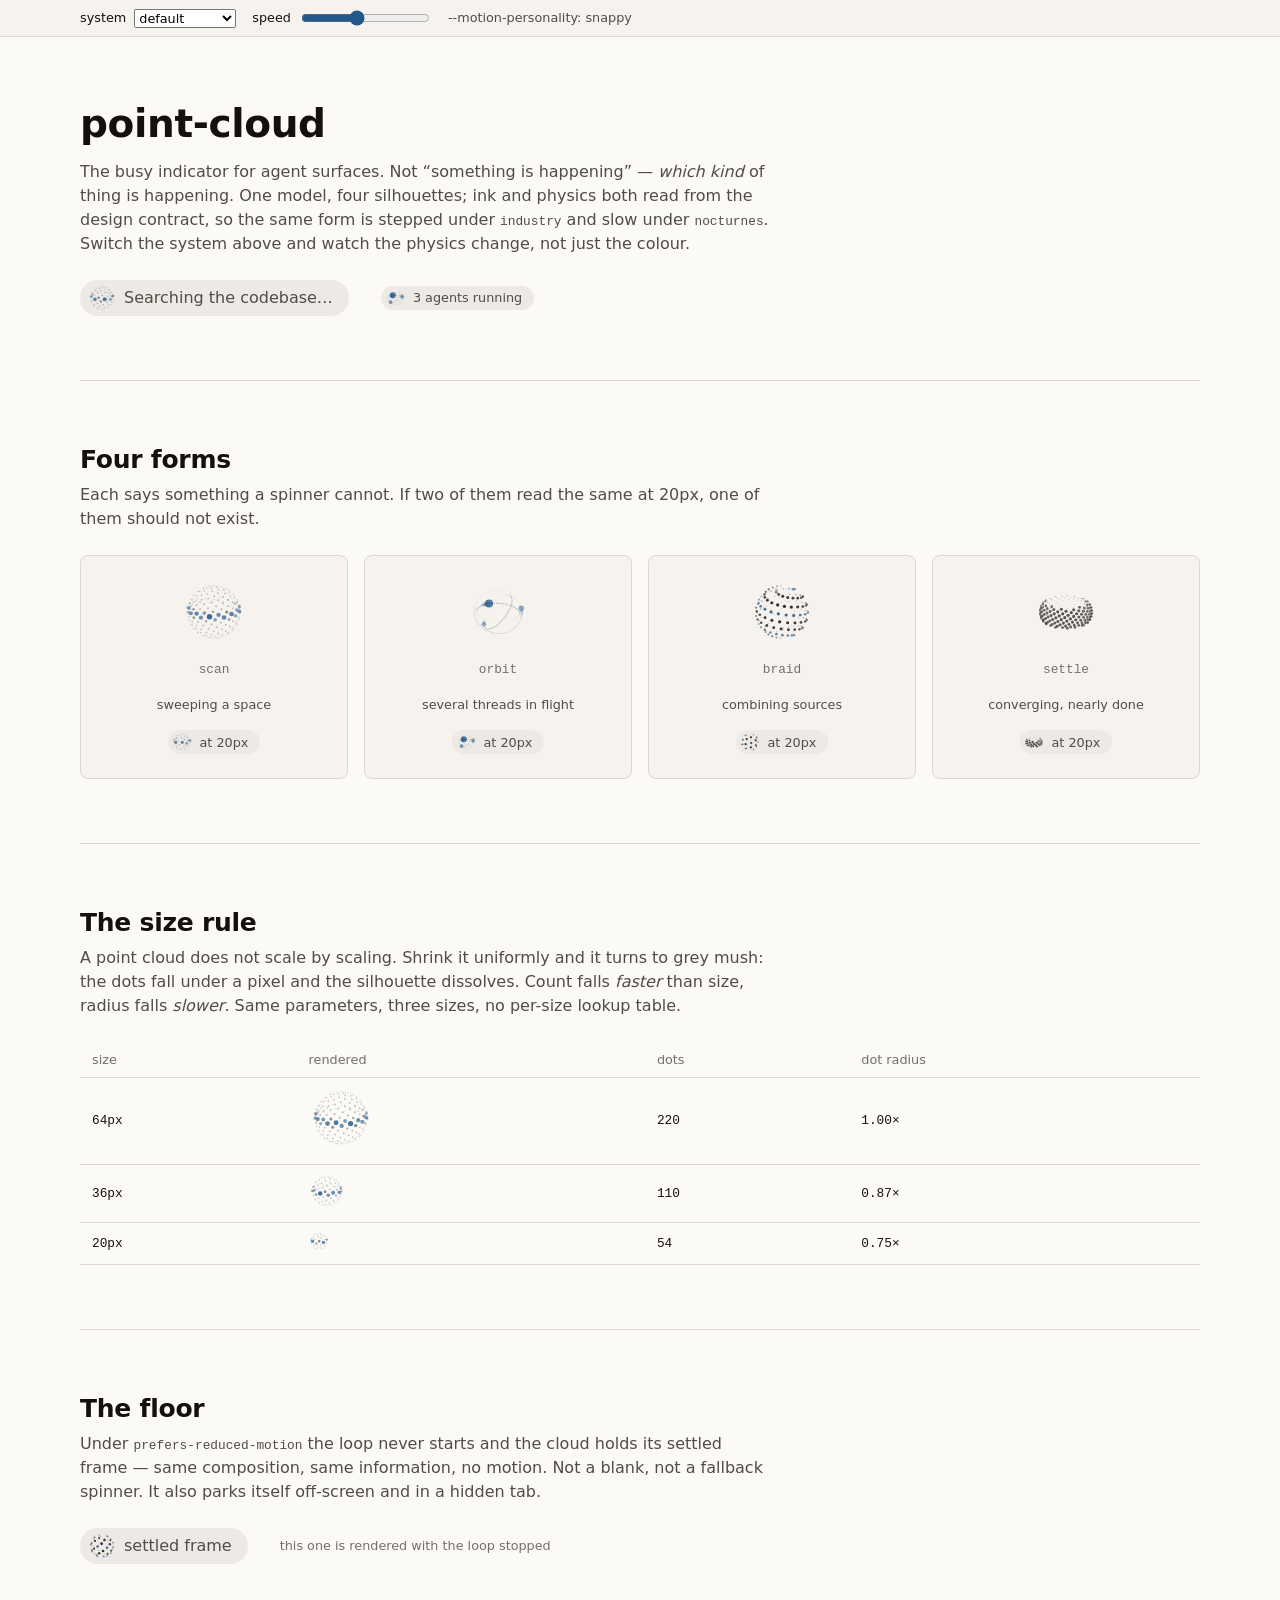
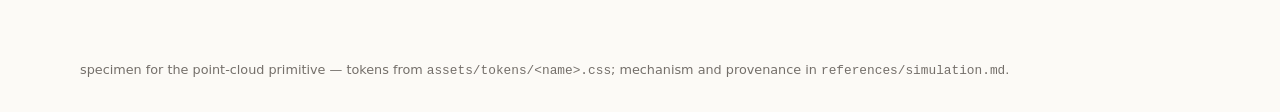
==== skills/design-skill/assets/primitives/point-cloud.html @ cf453869 "primitives: point-cloud, the first model in the slot A volume made of dots -- points on a shell move" ====
<!doctype html>
<html lang="en">
<head>
<meta charset="utf-8">
<meta name="viewport" content="width=device-width, initial-scale=1">
<title>point-cloud primitive -- specimen</title>
<link id="tokens" rel="stylesheet" href="../tokens/default.css">
<style>
/* specimen: component CSS only; every value is a token. */
* { box-sizing: border-box; }
body { margin: 0; }
.wrap { max-width: var(--container); margin: 0 auto; padding: 0 var(--space-4); }
.bar { position: sticky; top: 0; z-index: 10; background: var(--surface); border-bottom: var(--line-w) solid var(--line); }
.bar .wrap { display: flex; flex-wrap: wrap; gap: var(--space-3) var(--space-4); align-items: center; padding: var(--space-2) var(--space-4); font-size: var(--text-sm); }
.bar label { display: inline-flex; gap: var(--space-2); align-items: center; }
.bar select, .bar input { font: inherit; }
.bar .feel { color: var(--fg-2); flex: 1 1 14rem; }
section { padding: var(--space-8) 0; border-top: var(--line-w) solid var(--line); }
section:first-of-type { border-top: 0; }
h1 { font-size: var(--text-3xl); margin: 0 0 var(--space-3); }
h2 { font-size: var(--text-xl); margin: 0 0 var(--space-2); }
p.dek { color: var(--fg-2); max-width: var(--measure); margin: 0 0 var(--space-5); }
.meta { color: var(--fg-3); font-size: var(--text-sm); }
.mono { font-family: var(--font-mono); font-size: var(--text-sm); }

/* the chip: what this primitive is actually for */
.chip { display: inline-flex; align-items: center; gap: var(--space-2);
  padding: var(--space-1) var(--space-4) var(--space-1) var(--space-2);
  border-radius: 999px; background: var(--surface-2); color: var(--fg-2); }
.chip.sm { gap: var(--space-2); padding: 2px var(--space-3) 2px 4px; font-size: var(--text-sm); }

.grid { display: grid; grid-template-columns: repeat(auto-fit, minmax(15rem, 1fr)); gap: var(--space-4); }
.cell { border: var(--line-w) solid var(--line); border-radius: var(--radius-lg); padding: var(--space-5);
  display: flex; flex-direction: column; align-items: center; gap: var(--space-4); background: var(--surface); }
.cell .name { font-family: var(--font-mono); font-size: var(--text-sm); color: var(--fg-3); }
.cell .says { color: var(--fg-2); font-size: var(--text-sm); text-align: center; }

.pair { display: flex; gap: var(--space-6); align-items: center; flex-wrap: wrap; }
table { border-collapse: collapse; width: 100%; font-size: var(--text-sm); }
th, td { text-align: left; padding: var(--space-2) var(--space-3); border-bottom: var(--line-w) solid var(--line); vertical-align: middle; }
th { color: var(--fg-3); font-weight: 500; }
footer { color: var(--fg-3); font-size: var(--text-sm); padding: var(--space-6) 0; }
</style>
</head>
<body>

<div class="bar"><div class="wrap">
  <label>system
    <select id="system">
      <option>default</option><option>classical</option><option>nocturnes</option>
      <option>broadsheets</option><option>organic</option><option>industry</option>
      <option>modernist</option>
    </select>
  </label>
  <label>speed <input id="speed" type="range" min="0.25" max="2" step="0.05" value="1"></label>
  <span class="feel meta" id="feel"></span>
</div></div>

<div class="wrap">

<section>
  <h1>point-cloud</h1>
  <p class="dek">The busy indicator for agent surfaces. Not &ldquo;something is
  happening&rdquo; &mdash; <em>which kind</em> of thing is happening. One model,
  four silhouettes; ink and physics both read from the design contract, so the
  same form is stepped under <span class="mono">industry</span> and slow under
  <span class="mono">nocturnes</span>. Switch the system above and watch the
  physics change, not just the colour.</p>
  <div class="pair">
    <span class="chip"><canvas data-orb="scan" data-size="28"></canvas> Searching the codebase&hellip;</span>
    <span class="chip sm"><canvas data-orb="orbit" data-size="20"></canvas> 3 agents running</span>
  </div>
</section>

<section>
  <h2>Four forms</h2>
  <p class="dek">Each says something a spinner cannot. If two of them read the
  same at 20px, one of them should not exist.</p>
  <div class="grid" id="forms"></div>
</section>

<section>
  <h2>The size rule</h2>
  <p class="dek">A point cloud does not scale by scaling. Shrink it uniformly and
  it turns to grey mush: the dots fall under a pixel and the silhouette dissolves.
  Count falls <em>faster</em> than size, radius falls <em>slower</em>. Same
  parameters, three sizes, no per-size lookup table.</p>
  <table>
    <thead><tr><th>size</th><th>rendered</th><th>dots</th><th>dot radius</th></tr></thead>
    <tbody id="sizes"></tbody>
  </table>
</section>

<section>
  <h2>The floor</h2>
  <p class="dek">Under <span class="mono">prefers-reduced-motion</span> the loop
  never starts and the cloud holds its settled frame &mdash; same composition,
  same information, no motion. Not a blank, not a fallback spinner. It also parks
  itself off-screen and in a hidden tab.</p>
  <div class="pair">
    <span class="chip"><canvas data-orb="braid" data-size="28" data-still="1"></canvas> settled frame</span>
    <span class="meta">this one is rendered with the loop stopped</span>
  </div>
</section>

<footer>specimen for the point-cloud primitive &mdash; tokens from
<span class="mono">assets/tokens/&lt;name&gt;.css</span>; mechanism and provenance in
<span class="mono">references/simulation.md</span>.</footer>

</div>

<script type="module">
import { mount, forms } from './point-cloud.js';

const SAYS = {
  scan:   'sweeping a space',
  orbit:  'several threads in flight',
  braid:  'combining sources',
  settle: 'converging, nearly done',
};

// forms grid
const grid = document.getElementById('forms');
for (const f of forms) {
  const cell = document.createElement('div');
  cell.className = 'cell';
  cell.innerHTML = `<canvas data-orb="${f}" data-size="64"></canvas>
    <div class="name">${f}</div><div class="says">${SAYS[f]}</div>
    <span class="chip sm"><canvas data-orb="${f}" data-size="20"></canvas> at 20px</span>`;
  grid.appendChild(cell);
}

// size table
const sizes = document.getElementById('sizes');
for (const s of [64, 36, 20]) {
  const k = s / 64;
  const tr = document.createElement('tr');
  tr.innerHTML = `<td class="mono">${s}px</td><td><canvas data-orb="scan" data-size="${s}"></canvas></td>
    <td class="mono">${Math.round(220 * Math.pow(k, 1.2))}</td>
    <td class="mono">${(Math.pow(k, 0.25)).toFixed(2)}&times;</td>`;
  sizes.appendChild(tr);
}

// mount everything
const live = [];
for (const c of document.querySelectorAll('canvas[data-orb]')) {
  const h = mount(c, { form: c.dataset.orb, size: +c.dataset.size, label: `${c.dataset.orb} indicator` });
  if (c.dataset.still) h.destroy();      // the floor demo: settled frame, loop stopped
  else live.push(h);
}

// controls
const link = document.getElementById('tokens');
const feel = document.getElementById('feel');
function showFeel() {
  const p = getComputedStyle(document.body).getPropertyValue('--motion-personality').trim();
  feel.textContent = `--motion-personality: ${p || '(unset -> snappy)'}`;
}
document.getElementById('system').addEventListener('change', e => {
  link.href = `../tokens/${e.target.value}.css`;
  link.addEventListener('load', () => { live.forEach(h => h.refresh()); showFeel(); }, { once: true });
});
document.getElementById('speed').addEventListener('input', e => {
  live.forEach(h => h.setSpeed(+e.target.value));
});
showFeel();
</script>
</body>
</html>
---- skills/design-skill/assets/tokens/default.css ----
/* default -- paper and ink
 * Token contract: see design-systems/README.md. Same names in every
 * system; swap this file to change the language. App code uses only
 * these variables; raw hex/oklch outside this file is a defect.
 * Seed hue 75 (warm paper), accent hue 250 (ink blue), strategy restrained.
 */

:root {
  /* surfaces */
  --bg:          oklch(0.985 0.005 75);
  --surface:     oklch(0.965 0.006 75);
  --surface-2:   oklch(0.935 0.008 75);
  --overlay:     oklch(0.985 0.005 75);

  /* text */
  --fg:          oklch(0.18 0.010 75);
  --fg-2:        oklch(0.42 0.010 75);
  --fg-3:        oklch(0.545 0.010 75);

  /* lines */
  --line:        oklch(0.88 0.008 75);
  --line-strong: oklch(0.76 0.010 75);

  /* accent */
  --accent:       oklch(0.45 0.10 250);
  --accent-hover: oklch(0.40 0.11 250);
  --accent-fg:    oklch(0.985 0.005 75);
  --accent-soft:  oklch(0.94 0.02 250);

  /* semantic (hue offsets from the seed family, held here only) */
  --ok:          oklch(0.52 0.10 150);
  --ok-soft:     oklch(0.94 0.03 150);
  --warn:        oklch(0.65 0.13 75);
  --warn-soft:   oklch(0.95 0.04 75);
  --danger:      oklch(0.52 0.16 25);
  --danger-soft: oklch(0.95 0.03 25);
  --info:        oklch(0.50 0.08 250);
  --info-soft:   oklch(0.94 0.02 250);

  /* focus */
  --focus:       oklch(0.55 0.14 250);

  /* type faces */
  --font-display: var(--font-body);
  --font-body:    system-ui, -apple-system, "Segoe UI", Roboto, "Helvetica Neue", Arial, sans-serif;
  --font-mono:    ui-monospace, "SF Mono", Menlo, Consolas, "Liberation Mono", monospace;
  --font-cjk:     "PingFang SC", "Hiragino Sans GB", "Noto Sans CJK SC", "Microsoft YaHei", sans-serif;

  /* type scale: ratio 1.25, base 1rem */
  --text-xs:   0.64rem;
  --text-sm:   0.8rem;
  --text-base: 1rem;
  --text-lg:   1.25rem;
  --text-xl:   1.5625rem;
  --text-2xl:  1.953rem;
  --text-3xl:  clamp(2.2rem, 1.6rem + 1.8vw, 2.441rem);
  --text-4xl:  clamp(2.6rem, 1.8rem + 2.6vw, 3.052rem);

  /* type metrics */
  --leading-body:     1.5;
  --leading-tight:    1.2;
  --tracking-display: -0.01em;
  --measure:          68ch;

  /* space: 4px scale x density 1.0 */
  --density:  1;
  --space-1:  calc(0.25rem * var(--density));
  --space-2:  calc(0.5rem  * var(--density));
  --space-3:  calc(0.75rem * var(--density));
  --space-4:  calc(1rem    * var(--density));
  --space-5:  calc(1.5rem  * var(--density));
  --space-6:  calc(2rem    * var(--density));
  --space-7:  calc(3rem    * var(--density));
  --space-8:  calc(4rem    * var(--density));
  --space-9:  calc(6rem    * var(--density));
  --space-10: calc(8rem    * var(--density));
  --space-11: calc(12rem   * var(--density));
  --space-12: calc(16rem   * var(--density));

  /* shape */
  --radius:    0.25rem;
  --radius-sm: 0.125rem;
  --radius-lg: 0.5rem;
  --line-w:    1px;

  /* elevation: tinted to the seed, visible only on overlays */
  --shadow-1: 0 1px 2px oklch(0.18 0.01 75 / 0.06), 0 2px 8px oklch(0.18 0.01 75 / 0.05);
  --shadow-2: 0 4px 12px oklch(0.18 0.01 75 / 0.08), 0 16px 40px oklch(0.18 0.01 75 / 0.10);

  /* motion: snappy */
  --motion-personality: snappy;
  --dur-micro:   100ms;
  --dur-base:    180ms;
  --dur-enter:   240ms;
  --ease-out:    cubic-bezier(0.16, 1, 0.3, 1);
  --ease-in-out: cubic-bezier(0.77, 0, 0.175, 1);
  --ease-subtle: cubic-bezier(0.25, 0.1, 0.25, 1);

  /* layout */
  --container:      72rem;
  --container-wide: 90rem;

  color-scheme: light dark;
}

[data-theme="dark"] {
  --bg:          oklch(0.14 0.008 75);
  --surface:     oklch(0.17 0.009 75);
  --surface-2:   oklch(0.21 0.010 75);
  --overlay:     oklch(0.19 0.009 75);

  --fg:          oklch(0.92 0.006 75);
  --fg-2:        oklch(0.70 0.008 75);
  --fg-3:        oklch(0.600 0.008 75);

  --line:        oklch(0.26 0.010 75);
  --line-strong: oklch(0.36 0.012 75);

  --accent:       oklch(0.72 0.09 250);
  --accent-hover: oklch(0.78 0.09 250);
  --accent-fg:    oklch(0.14 0.008 75);
  --accent-soft:  oklch(0.24 0.03 250);

  --ok:          oklch(0.70 0.10 150);
  --ok-soft:     oklch(0.22 0.03 150);
  --warn:        oklch(0.78 0.12 75);
  --warn-soft:   oklch(0.24 0.04 75);
  --danger:      oklch(0.68 0.14 25);
  --danger-soft: oklch(0.24 0.04 25);
  --info:        oklch(0.70 0.08 250);
  --info-soft:   oklch(0.22 0.03 250);

  --focus:       oklch(0.72 0.12 250);

  --shadow-1: 0 1px 2px oklch(0 0 0 / 0.30), 0 2px 8px oklch(0 0 0 / 0.25);
  --shadow-2: 0 4px 12px oklch(0 0 0 / 0.35), 0 16px 40px oklch(0 0 0 / 0.40);
}

/* base: the few rules the tokens imply */
html { color-scheme: light dark; }
body {
  background: var(--bg);
  color: var(--fg);
  font-family: var(--font-body), var(--font-cjk);
  font-size: var(--text-base);
  line-height: var(--leading-body);
  -webkit-font-smoothing: antialiased;
  text-rendering: optimizeLegibility;
}
h1, h2, h3 {
  font-family: var(--font-display), var(--font-cjk);
  line-height: var(--leading-tight);
  letter-spacing: var(--tracking-display);
  text-wrap: balance;
}
p { text-wrap: pretty; max-width: var(--measure); }
code, kbd, samp, pre, [data-mono] { font-family: var(--font-mono); font-variant-numeric: tabular-nums slashed-zero; }
table { font-variant-numeric: tabular-nums; }
:focus-visible { outline: 2px solid var(--focus); outline-offset: 2px; }
a { color: var(--accent); text-decoration: underline; text-underline-offset: 0.15em; text-decoration-thickness: 1px; }

/* browser surfaces: the parts you did not draw still carry the design */
::selection { background: var(--accent-soft); color: var(--fg); }
html { caret-color: var(--accent); accent-color: var(--accent); scrollbar-color: var(--line-strong) var(--surface); }
hr { border: 0; border-top: var(--line-w) solid var(--line); }

@media (prefers-reduced-motion: reduce) {
  *, *::before, *::after {
    animation-duration: 0.01ms !important;
    animation-iteration-count: 1 !important;
    transition-duration: 0.01ms !important;
    scroll-behavior: auto !important;
  }
}
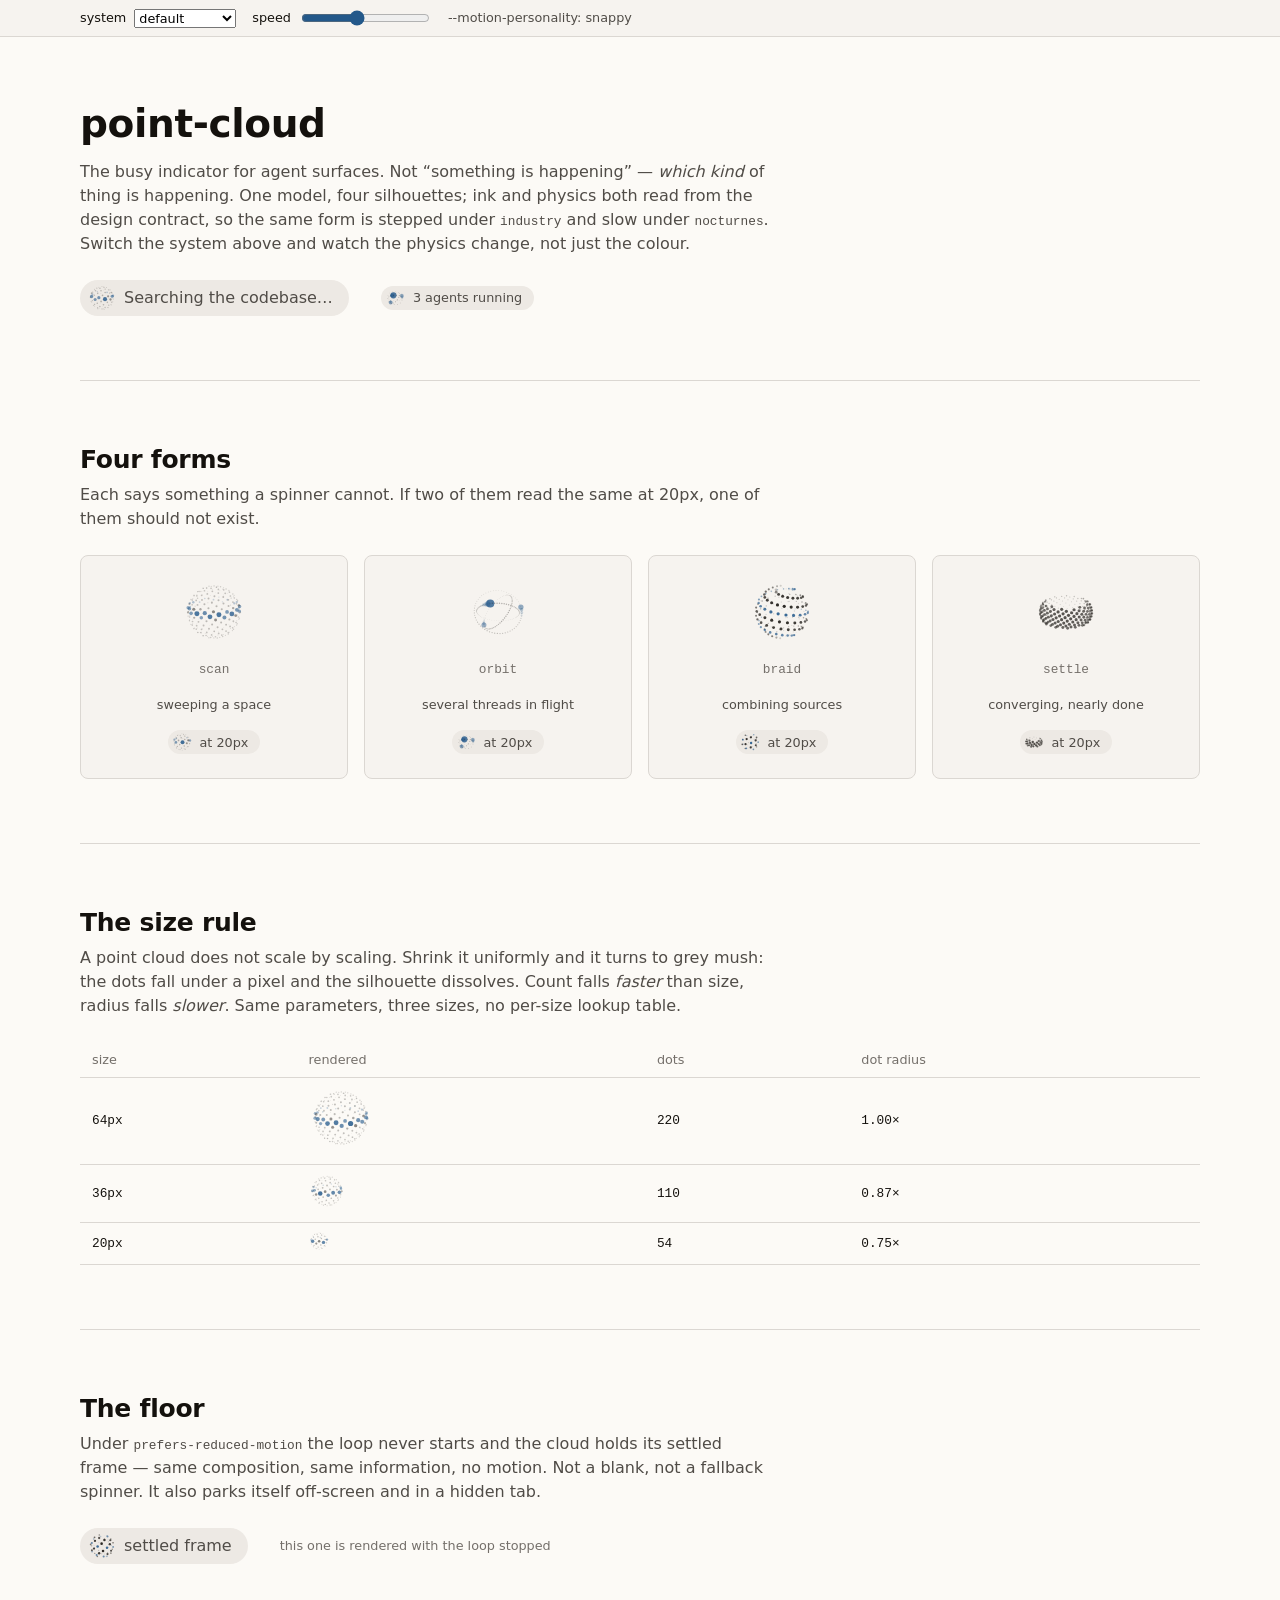
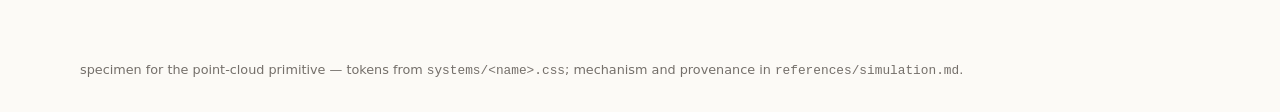
==== commit 0a63f412: "Material over method: the v0.2 rewrite A real zh build (2026-08-24) shipped the ritual and skipped t" ====
--- a/skills/design-skill/assets/primitives/point-cloud.html
+++ b/skills/design-skill/assets/primitives/point-cloud.html
@@ -4,7 +4,7 @@
 <meta charset="utf-8">
 <meta name="viewport" content="width=device-width, initial-scale=1">
 <title>point-cloud primitive -- specimen</title>
-<link id="tokens" rel="stylesheet" href="../tokens/default.css">
+<link id="tokens" rel="stylesheet" href="../../systems/default.css">
 <style>
 /* specimen: component CSS only; every value is a token. */
 * { box-sizing: border-box; }
@@ -104,7 +104,7 @@
 </section>
 
 <footer>specimen for the point-cloud primitive &mdash; tokens from
-<span class="mono">assets/tokens/&lt;name&gt;.css</span>; mechanism and provenance in
+<span class="mono">systems/&lt;name&gt;.css</span>; mechanism and provenance in
 <span class="mono">references/simulation.md</span>.</footer>
 
 </div>
@@ -157,7 +157,7 @@
   feel.textContent = `--motion-personality: ${p || '(unset -> snappy)'}`;
 }
 document.getElementById('system').addEventListener('change', e => {
-  link.href = `../tokens/${e.target.value}.css`;
+  link.href = `../../systems/${e.target.value}.css`;
   link.addEventListener('load', () => { live.forEach(h => h.refresh()); showFeel(); }, { once: true });
 });
 document.getElementById('speed').addEventListener('input', e => {
--- a/skills/design-skill/systems/default.css
+++ b/skills/design-skill/systems/default.css
@@ -0,0 +1,174 @@
+/* default -- paper and ink
+ * Token contract: see README.md. Same names in every
+ * system; swap this file to change the language. App code uses only
+ * these variables; raw hex/oklch outside this file is a defect.
+ * Seed hue 75 (warm paper), accent hue 250 (ink blue), strategy restrained.
+ */
+
+:root {
+  /* surfaces */
+  --bg:          oklch(0.985 0.005 75);
+  --surface:     oklch(0.965 0.006 75);
+  --surface-2:   oklch(0.935 0.008 75);
+  --overlay:     oklch(0.985 0.005 75);
+
+  /* text */
+  --fg:          oklch(0.18 0.010 75);
+  --fg-2:        oklch(0.42 0.010 75);
+  --fg-3:        oklch(0.545 0.010 75);
+
+  /* lines */
+  --line:        oklch(0.88 0.008 75);
+  --line-strong: oklch(0.76 0.010 75);
+
+  /* accent */
+  --accent:       oklch(0.45 0.10 250);
+  --accent-hover: oklch(0.40 0.11 250);
+  --accent-fg:    oklch(0.985 0.005 75);
+  --accent-soft:  oklch(0.94 0.02 250);
+
+  /* semantic (hue offsets from the seed family, held here only) */
+  --ok:          oklch(0.52 0.10 150);
+  --ok-soft:     oklch(0.94 0.03 150);
+  --warn:        oklch(0.65 0.13 75);
+  --warn-soft:   oklch(0.95 0.04 75);
+  --danger:      oklch(0.52 0.16 25);
+  --danger-soft: oklch(0.95 0.03 25);
+  --info:        oklch(0.50 0.08 250);
+  --info-soft:   oklch(0.94 0.02 250);
+
+  /* focus */
+  --focus:       oklch(0.55 0.14 250);
+
+  /* type faces */
+  --font-display: var(--font-body);
+  --font-body:    system-ui, -apple-system, "Segoe UI", Roboto, "Helvetica Neue", Arial, sans-serif;
+  --font-mono:    ui-monospace, "SF Mono", Menlo, Consolas, "Liberation Mono", monospace;
+  --font-cjk:     "PingFang SC", "Hiragino Sans GB", "Noto Sans CJK SC", "Microsoft YaHei", sans-serif;
+
+  /* type scale: ratio 1.25, base 1rem */
+  --text-xs:   0.64rem;
+  --text-sm:   0.8rem;
+  --text-base: 1rem;
+  --text-lg:   1.25rem;
+  --text-xl:   1.5625rem;
+  --text-2xl:  1.953rem;
+  --text-3xl:  clamp(2.2rem, 1.6rem + 1.8vw, 2.441rem);
+  --text-4xl:  clamp(2.6rem, 1.8rem + 2.6vw, 3.052rem);
+
+  /* type metrics */
+  --leading-body:     1.5;
+  --leading-tight:    1.2;
+  --tracking-display: -0.01em;
+  --measure:          68ch;
+
+  /* space: 4px scale x density 1.0 */
+  --density:  1;
+  --space-1:  calc(0.25rem * var(--density));
+  --space-2:  calc(0.5rem  * var(--density));
+  --space-3:  calc(0.75rem * var(--density));
+  --space-4:  calc(1rem    * var(--density));
+  --space-5:  calc(1.5rem  * var(--density));
+  --space-6:  calc(2rem    * var(--density));
+  --space-7:  calc(3rem    * var(--density));
+  --space-8:  calc(4rem    * var(--density));
+  --space-9:  calc(6rem    * var(--density));
+  --space-10: calc(8rem    * var(--density));
+  --space-11: calc(12rem   * var(--density));
+  --space-12: calc(16rem   * var(--density));
+
+  /* shape */
+  --radius:    0.25rem;
+  --radius-sm: 0.125rem;
+  --radius-lg: 0.5rem;
+  --line-w:    1px;
+
+  /* elevation: tinted to the seed, visible only on overlays */
+  --shadow-1: 0 1px 2px oklch(0.18 0.01 75 / 0.06), 0 2px 8px oklch(0.18 0.01 75 / 0.05);
+  --shadow-2: 0 4px 12px oklch(0.18 0.01 75 / 0.08), 0 16px 40px oklch(0.18 0.01 75 / 0.10);
+
+  /* motion: snappy */
+  --motion-personality: snappy;
+  --dur-micro:   100ms;
+  --dur-base:    180ms;
+  --dur-enter:   240ms;
+  --ease-out:    cubic-bezier(0.16, 1, 0.3, 1);
+  --ease-in-out: cubic-bezier(0.77, 0, 0.175, 1);
+  --ease-subtle: cubic-bezier(0.25, 0.1, 0.25, 1);
+
+  /* layout */
+  --container:      72rem;
+  --container-wide: 90rem;
+
+  color-scheme: light dark;
+}
+
+[data-theme="dark"] {
+  --bg:          oklch(0.14 0.008 75);
+  --surface:     oklch(0.17 0.009 75);
+  --surface-2:   oklch(0.21 0.010 75);
+  --overlay:     oklch(0.19 0.009 75);
+
+  --fg:          oklch(0.92 0.006 75);
+  --fg-2:        oklch(0.70 0.008 75);
+  --fg-3:        oklch(0.600 0.008 75);
+
+  --line:        oklch(0.26 0.010 75);
+  --line-strong: oklch(0.36 0.012 75);
+
+  --accent:       oklch(0.72 0.09 250);
+  --accent-hover: oklch(0.78 0.09 250);
+  --accent-fg:    oklch(0.14 0.008 75);
+  --accent-soft:  oklch(0.24 0.03 250);
+
+  --ok:          oklch(0.70 0.10 150);
+  --ok-soft:     oklch(0.22 0.03 150);
+  --warn:        oklch(0.78 0.12 75);
+  --warn-soft:   oklch(0.24 0.04 75);
+  --danger:      oklch(0.68 0.14 25);
+  --danger-soft: oklch(0.24 0.04 25);
+  --info:        oklch(0.70 0.08 250);
+  --info-soft:   oklch(0.22 0.03 250);
+
+  --focus:       oklch(0.72 0.12 250);
+
+  --shadow-1: 0 1px 2px oklch(0 0 0 / 0.30), 0 2px 8px oklch(0 0 0 / 0.25);
+  --shadow-2: 0 4px 12px oklch(0 0 0 / 0.35), 0 16px 40px oklch(0 0 0 / 0.40);
+}
+
+/* base: the few rules the tokens imply */
+html { color-scheme: light dark; }
+body {
+  background: var(--bg);
+  color: var(--fg);
+  font-family: var(--font-body), var(--font-cjk);
+  font-size: var(--text-base);
+  line-height: var(--leading-body);
+  -webkit-font-smoothing: antialiased;
+  text-rendering: optimizeLegibility;
+}
+h1, h2, h3 {
+  font-family: var(--font-display), var(--font-cjk);
+  line-height: var(--leading-tight);
+  letter-spacing: var(--tracking-display);
+  text-wrap: balance;
+}
+p { text-wrap: pretty; max-width: var(--measure); }
+code, kbd, samp, pre, [data-mono] { font-family: var(--font-mono); font-variant-numeric: tabular-nums slashed-zero; }
+table { font-variant-numeric: tabular-nums; }
+:focus-visible { outline: 2px solid var(--focus); outline-offset: 2px; }
+a { color: var(--accent); text-decoration: underline; text-underline-offset: 0.15em; text-decoration-thickness: 1px; }
+
+/* browser surfaces: the parts you did not draw still carry the design */
+::selection { background: var(--accent-soft); color: var(--fg); }
+html { caret-color: var(--accent); accent-color: var(--accent); scrollbar-color: var(--line-strong) var(--surface); }
+hr { border: 0; border-top: var(--line-w) solid var(--line); }
+
+@media (prefers-reduced-motion: reduce) {
+  *, *::before, *::after {
+    animation-duration: 0.01ms !important;
+    animation-iteration-count: 1 !important;
+    transition-duration: 0.01ms !important;
+    scroll-behavior: auto !important;
+  }
+}
